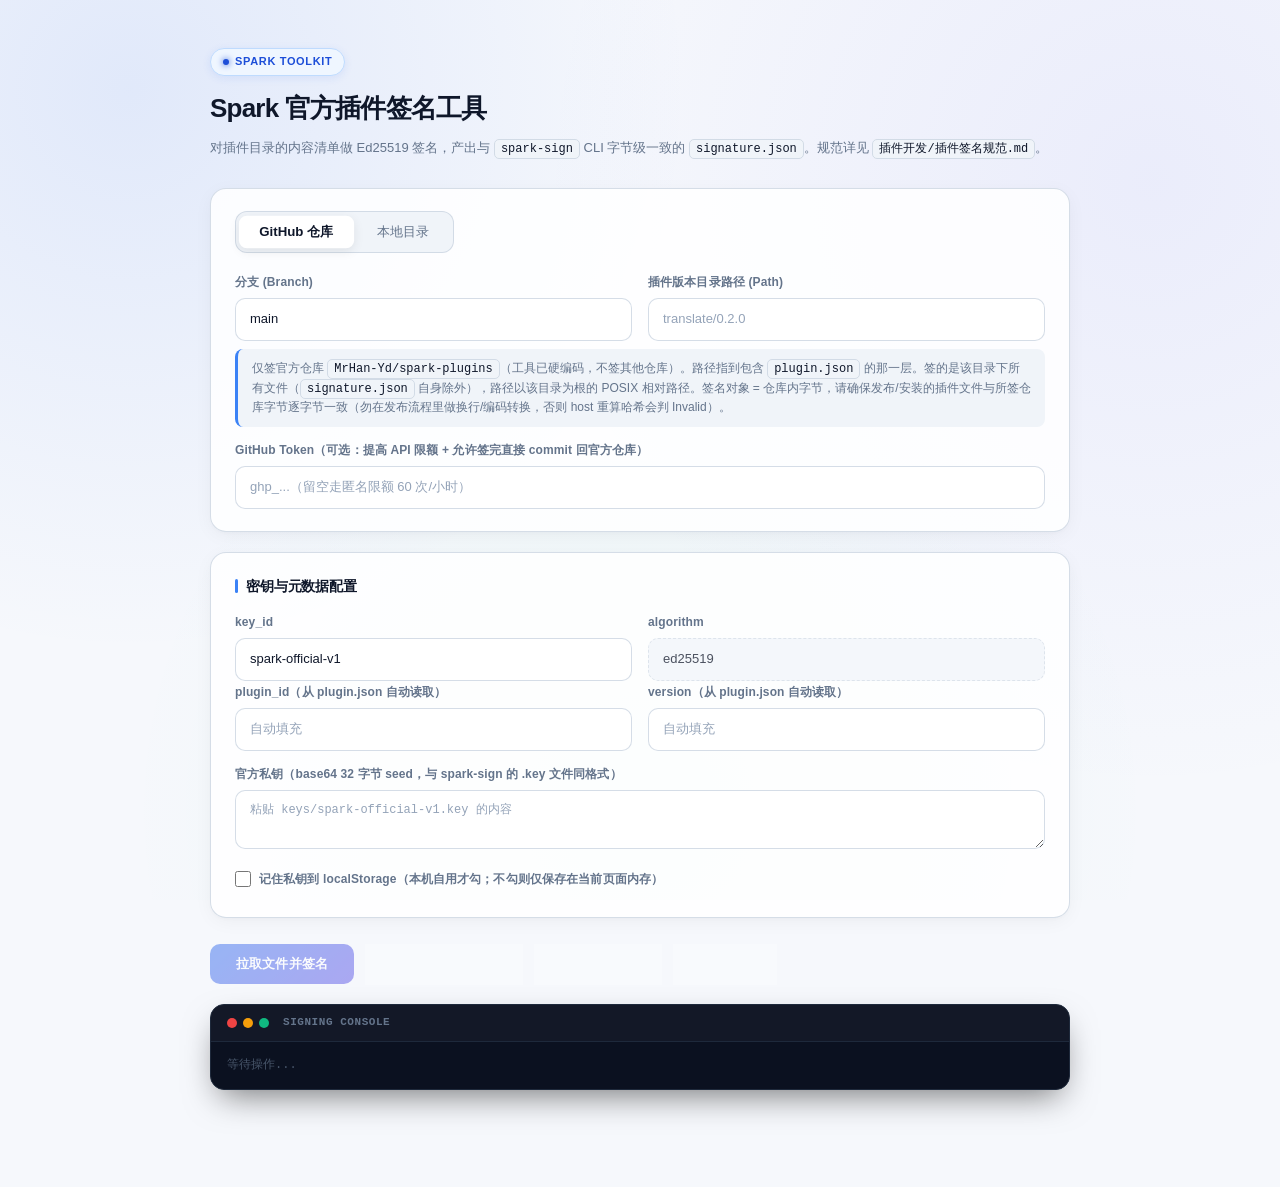
==== tools/plugin-signer.html @ 1c41742e "fix 插件二期部分实现" ====
<!doctype html>
<html lang="zh">
<head>
<meta charset="utf-8">
<meta name="viewport" content="width=device-width, initial-scale=1">
<title>Spark 官方插件签名工具</title>
<!--
  Spark 插件签名工具（Web 版）— 三期
  
  产出与 crates/sign-tool (spark-sign CLI) 字节级一致的 signature.json：
    - canonical bytes 逐字节移植自 crates/plugin-manager/src/signing/canon.rs
    - Ed25519 用 @noble/ed25519（与 ed25519-dalek 同为 RFC 8032，签名一致）
    - SHA-256 用浏览器 Web Crypto
    - 私钥 = base64(32 字节 seed)，与 spark-sign keygen 写出的 .key 文件同格式
  
  两种取文件方式：
    1) GitHub 官方仓库（硬编码 MrHan-Yd/spark-plugins）：填分支 + 插件版本目录路径，
       页面经 GitHub API 抓文件（CORS 已开），签完可下载或用 PAT 直接 commit 回该仓库。
    2) 本地目录：用文件夹选择器选插件目录，完全离线（仅需 CDN 加载一次 ed25519 库）。
 
  仅供官方签名者本机自用。私钥只在浏览器内存，签完不落盘（除非勾“记住”）。
-->
<script type="importmap">
{
  "imports": {
    "@noble/ed25519": "https://esm.sh/@noble/ed25519@2.1.0"
  }
}
</script>
<style>
  :root {
    color-scheme: light dark;
    --font-sans: -apple-system, BlinkMacSystemFont, "Segoe UI", Roboto, "Helvetica Neue", "PingFang SC", "Microsoft YaHei", sans-serif;
    --font-mono: "Cascadia Code", "JetBrains Mono", "Fira Code", ui-monospace, SFMono-Regular, Consolas, monospace;
    
    /* Light Theme (Modern Glass & Vibrant Accent) */
    --bg-page: #f6f8fc;
    --bg-card: rgba(255, 255, 255, 0.85);
    --bg-card-subtle: #f0f4f9;
    --bg-input: #ffffff;
    --border-color: rgba(203, 213, 225, 0.8);
    --border-hover: #94a3b8;
    --border-focus: #3b82f6;
    --text-main: #0f172a;
    --text-muted: #64748b;
    --text-subtle: #94a3b8;
    
    --primary-bg: linear-gradient(135deg, #2563eb 0%, #4f46e5 100%);
    --primary-hover: linear-gradient(135deg, #1d4ed8 0%, #4338ca 100%);
    --primary-text: #ffffff;
    --primary-shadow: 0 4px 18px 0 rgba(37, 99, 235, 0.28);
    
    --card-shadow: 0 4px 20px -2px rgba(15, 23, 42, 0.05), 0 2px 6px -1px rgba(15, 23, 42, 0.03);
    --card-shadow-hover: 0 12px 30px -4px rgba(15, 23, 42, 0.09), 0 4px 10px -2px rgba(15, 23, 42, 0.04);
    
    --terminal-bg: #0b1120;
    --terminal-border: #1e293b;
    --terminal-text: #f8fafc;
    
    --color-ok: #10b981;
    --color-err: #ef4444;
    --color-warn: #f59e0b;
    --badge-bg: #eff6ff;
    --badge-border: #bfdbfe;
    --badge-text: #1d4ed8;
    --glass-blur: blur(16px);
  }

  @media (prefers-color-scheme: dark) {
    :root {
      --bg-page: #090d16;
      --bg-card: rgba(18, 24, 38, 0.78);
      --bg-card-subtle: #172033;
      --bg-input: #0f1726;
      --border-color: rgba(36, 49, 77, 0.7);
      --border-hover: #3b507d;
      --border-focus: #60a5fa;
      --text-main: #f1f5f9;
      --text-muted: #94a3b8;
      --text-subtle: #64748b;
      
      --primary-bg: linear-gradient(135deg, #3b82f6 0%, #6366f1 100%);
      --primary-hover: linear-gradient(135deg, #60a5fa 0%, #818cf8 100%);
      --primary-text: #ffffff;
      --primary-shadow: 0 4px 24px 0 rgba(99, 102, 241, 0.4);
      
      --card-shadow: 0 4px 20px -2px rgba(0, 0, 0, 0.4), 0 2px 6px -1px rgba(0, 0, 0, 0.3);
      --card-shadow-hover: 0 16px 36px -4px rgba(0, 0, 0, 0.6);
      
      --terminal-bg: #050811;
      --terminal-border: #151d30;
      --terminal-text: #e2e8f0;
      
      --color-ok: #34d399;
      --color-err: #f87171;
      --color-warn: #fbbf24;
      --badge-bg: rgba(30, 58, 138, 0.3);
      --badge-border: rgba(59, 130, 246, 0.3);
      --badge-text: #93c5fd;
      --glass-blur: blur(20px);
    }
  }

  * { box-sizing: border-box; margin: 0; padding: 0; }

  /* Keyframe Animations */
  @keyframes pageFadeIn {
    from { opacity: 0; transform: translateY(12px); }
    to { opacity: 1; transform: translateY(0); }
  }

  @keyframes cardSlideUp {
    from { opacity: 0; transform: translateY(16px); }
    to { opacity: 1; transform: translateY(0); }
  }

  @keyframes glowPulse {
    0%, 100% { opacity: 0.4; transform: scale(1); }
    50% { opacity: 0.7; transform: scale(1.08); }
  }

  @keyframes shimmer {
    0% { background-position: -200% 0; }
    100% { background-position: 200% 0; }
  }

  @keyframes terminalLine {
    from { opacity: 0; transform: translateX(-4px); }
    to { opacity: 1; transform: translateX(0); }
  }

  body {
    font: 14px/1.6 var(--font-sans);
    background-color: var(--bg-page);
    color: var(--text-main);
    min-height: 100vh;
    padding: 48px 20px 80px;
    background-image: 
      radial-gradient(circle at 10% 10%, rgba(37, 99, 235, 0.1) 0%, transparent 40%),
      radial-gradient(circle at 90% 20%, rgba(99, 102, 241, 0.08) 0%, transparent 45%),
      radial-gradient(circle at 50% 90%, rgba(16, 185, 129, 0.05) 0%, transparent 50%);
    background-attachment: fixed;
    transition: background-color 0.4s ease, color 0.4s ease;
  }

  .container {
    max-width: 860px;
    margin: 0 auto;
    animation: pageFadeIn 0.6s cubic-bezier(0.16, 1, 0.3, 1) forwards;
  }

  /* Header Section */
  .header {
    margin-bottom: 28px;
    position: relative;
  }
  .header-badge {
    display: inline-flex;
    align-items: center;
    gap: 6px;
    font-size: 11px;
    font-weight: 600;
    text-transform: uppercase;
    letter-spacing: 0.06em;
    padding: 4px 12px;
    border-radius: 9999px;
    background: var(--badge-bg);
    border: 1px solid var(--badge-border);
    color: var(--badge-text);
    margin-bottom: 12px;
    backdrop-filter: blur(8px);
    box-shadow: 0 2px 8px rgba(37, 99, 235, 0.1);
    transition: all 0.3s ease;
  }
  .header-badge:hover {
    transform: translateY(-1px);
    box-shadow: 0 4px 12px rgba(37, 99, 235, 0.18);
  }
  .header-badge::before {
    content: "";
    display: inline-block;
    width: 6px;
    height: 6px;
    border-radius: 50%;
    background: currentColor;
    box-shadow: 0 0 6px currentColor;
    animation: glowPulse 2s infinite ease-in-out;
  }
  h1 {
    font-size: 26px;
    font-weight: 750;
    letter-spacing: -0.03em;
    color: var(--text-main);
    display: flex;
    align-items: center;
    gap: 8px;
    margin-bottom: 8px;
    background: linear-gradient(135deg, var(--text-main) 60%, var(--text-muted) 100%);
    -webkit-background-clip: text;
    -webkit-text-fill-color: transparent;
  }
  .sub {
    color: var(--text-muted);
    font-size: 13px;
    line-height: 1.65;
  }
  .sub code, .hint code {
    font-family: var(--font-mono);
    font-size: 12px;
    padding: 2px 6px;
    border-radius: 5px;
    background: var(--bg-card-subtle);
    border: 1px solid var(--border-color);
    color: var(--text-main);
  }

  /* Modern Glass Cards */
  .card {
    background: var(--bg-card);
    backdrop-filter: var(--glass-blur);
    -webkit-backdrop-filter: var(--glass-blur);
    border: 1px solid var(--border-color);
    border-radius: 16px;
    padding: 22px 24px;
    margin-bottom: 20px;
    box-shadow: var(--card-shadow);
    transition: transform 0.25s cubic-bezier(0.16, 1, 0.3, 1),
                box-shadow 0.25s cubic-bezier(0.16, 1, 0.3, 1),
                border-color 0.25s ease;
    animation: cardSlideUp 0.5s cubic-bezier(0.16, 1, 0.3, 1) both;
  }
  .card:hover {
    box-shadow: var(--card-shadow-hover);
    border-color: var(--border-hover);
    transform: translateY(-2px);
  }
  .card-title {
    font-size: 14px;
    font-weight: 650;
    letter-spacing: -0.01em;
    color: var(--text-main);
    margin-bottom: 14px;
    display: flex;
    align-items: center;
    gap: 8px;
  }
  .card-title::before {
    content: "";
    display: inline-block;
    width: 3px;
    height: 14px;
    border-radius: 3px;
    background: #3b82f6;
  }

  /* Segmented Controls (Tabs) */
  .seg {
    display: inline-flex;
    background: var(--bg-card-subtle);
    padding: 4px;
    border-radius: 12px;
    gap: 4px;
    margin-bottom: 18px;
    border: 1px solid var(--border-color);
  }
  .seg button {
    flex: 0 0 auto;
    padding: 7px 20px;
    border: none;
    border-radius: 8px;
    background: transparent;
    color: var(--text-muted);
    font-size: 13px;
    font-weight: 550;
    cursor: pointer;
    transition: all 0.25s cubic-bezier(0.16, 1, 0.3, 1);
  }
  .seg button:hover {
    color: var(--text-main);
  }
  .seg button.active {
    background: var(--bg-input);
    color: var(--text-main);
    font-weight: 600;
    box-shadow: 0 3px 10px rgba(0, 0, 0, 0.08);
    transform: scale(1.02);
  }
  @media (prefers-color-scheme: dark) {
    .seg button.active {
      box-shadow: 0 3px 12px rgba(0, 0, 0, 0.45);
    }
  }

  /* Form Elements */
  .row {
    display: grid;
    grid-template-columns: 1fr 1fr;
    gap: 16px;
  }
  @media (max-width: 600px) {
    .row { grid-template-columns: 1fr; gap: 0; }
  }

  label {
    display: block;
    font-size: 12px;
    font-weight: 600;
    color: var(--text-muted);
    margin: 14px 0 6px;
    letter-spacing: 0.01em;
  }
  .row > div > label:first-child,
  #githubPane > .row:first-child > div > label,
  .card > .row:first-child > div > label {
    margin-top: 2px;
  }

  input, textarea, select {
    width: 100%;
    padding: 10px 14px;
    font: inherit;
    font-size: 13px;
    color: var(--text-main);
    background: var(--bg-input);
    border: 1px solid var(--border-color);
    border-radius: 10px;
    outline: none;
    transition: all 0.2s cubic-bezier(0.16, 1, 0.3, 1);
  }
  input::placeholder, textarea::placeholder {
    color: var(--text-subtle);
  }
  input:focus, textarea:focus, select:focus {
    border-color: var(--border-focus);
    box-shadow: 0 0 0 3.5px rgba(59, 130, 246, 0.18);
    transform: translateY(-1px);
  }
  input[readonly] {
    opacity: 0.75;
    background: var(--bg-card-subtle);
    cursor: default;
    border-style: dashed;
  }
  input[readonly]:focus {
    box-shadow: none;
    transform: none;
  }
  input[type="file"] {
    padding: 8px 12px;
    cursor: pointer;
  }
  textarea {
    font-family: var(--font-mono);
    font-size: 12px;
    line-height: 1.55;
    resize: vertical;
  }

  .hint {
    font-size: 12px;
    color: var(--text-muted);
    margin-top: 8px;
    line-height: 1.55;
    background: var(--bg-card-subtle);
    padding: 10px 14px;
    border-radius: 8px;
    border-left: 3px solid #3b82f6;
  }

  .checkrow {
    display: flex;
    align-items: center;
    gap: 8px;
    font-size: 12px;
    color: var(--text-muted);
    margin-top: 14px;
    cursor: pointer;
    user-select: none;
    transition: color 0.2s ease;
  }
  .checkrow:hover {
    color: var(--text-main);
  }
  .checkrow input[type="checkbox"] {
    width: 16px;
    height: 16px;
    margin: 0;
    cursor: pointer;
    accent-color: #2563eb;
    transition: transform 0.2s ease;
  }
  .checkrow input[type="checkbox"]:hover {
    transform: scale(1.1);
  }

  /* Action Buttons */
  .actions {
    display: flex;
    gap: 12px;
    flex-wrap: wrap;
    align-items: center;
    margin: 26px 0 20px;
  }
  button {
    font-family: var(--font-sans);
    display: inline-flex;
    align-items: center;
    justify-content: center;
    gap: 6px;
    transition: all 0.25s cubic-bezier(0.16, 1, 0.3, 1);
  }
  .primary {
    padding: 11px 26px;
    border: none;
    border-radius: 10px;
    background: var(--primary-bg);
    color: var(--primary-text);
    font-weight: 600;
    font-size: 13px;
    letter-spacing: 0.01em;
    cursor: pointer;
    box-shadow: var(--primary-shadow);
    position: relative;
    overflow: hidden;
  }
  .primary::after {
    content: "";
    position: absolute;
    top: 0; left: 0; right: 0; bottom: 0;
    background: linear-gradient(rgba(255,255,255,0.15), rgba(255,255,255,0));
    opacity: 0;
    transition: opacity 0.2s ease;
  }
  .primary:hover:not(:disabled) {
    background: var(--primary-hover);
    transform: translateY(-2px);
    box-shadow: 0 8px 24px 0 rgba(37, 99, 235, 0.38);
  }
  .primary:hover:not(:disabled)::after {
    opacity: 1;
  }
  .primary:active:not(:disabled) {
    transform: translateY(0);
    box-shadow: var(--primary-shadow);
  }
  .primary:disabled {
    opacity: 0.45;
    cursor: not-allowed;
    box-shadow: none;
    transform: none;
  }

  .ghost {
    padding: 10px 18px;
    border: 1px solid var(--border-color);
    border-radius: 10px;
    background: var(--bg-card);
    color: var(--text-main);
    font-weight: 550;
    font-size: 13px;
    cursor: pointer;
    box-shadow: var(--card-shadow);
    backdrop-filter: var(--glass-blur);
  }
  .ghost:hover:not(:disabled) {
    background: var(--bg-card-subtle);
    border-color: var(--border-hover);
    transform: translateY(-2px);
    box-shadow: var(--card-shadow-hover);
  }
  .ghost:active:not(:disabled) {
    transform: translateY(0);
  }
  .ghost:disabled {
    opacity: 0.35;
    cursor: not-allowed;
    transform: none;
    box-shadow: none;
  }

  /* Terminal Log Window */
  .terminal-card {
    background: var(--terminal-bg);
    border: 1px solid var(--terminal-border);
    border-radius: 14px;
    margin-bottom: 20px;
    overflow: hidden;
    box-shadow: 0 14px 34px -10px rgba(0, 0, 0, 0.55);
    animation: cardSlideUp 0.6s cubic-bezier(0.16, 1, 0.3, 1) both;
  }
  .terminal-header {
    display: flex;
    align-items: center;
    gap: 6px;
    padding: 9px 16px;
    background: rgba(255, 255, 255, 0.03);
    border-bottom: 1px solid var(--terminal-border);
  }
  .terminal-dot {
    width: 10px;
    height: 10px;
    border-radius: 50%;
    transition: transform 0.2s ease;
  }
  .terminal-card:hover .terminal-dot {
    transform: scale(1.15);
  }
  .dot-red { background: #ef4444; }
  .dot-yellow { background: #f59e0b; }
  .dot-green { background: #10b981; }
  .terminal-title {
    font-size: 11px;
    font-weight: 600;
    color: #64748b;
    font-family: var(--font-mono);
    margin-left: 8px;
    letter-spacing: 0.05em;
  }
  #log {
    font: 12px/1.6 var(--font-mono);
    white-space: pre-wrap;
    word-break: break-all;
    background: transparent;
    color: var(--terminal-text);
    padding: 14px 16px;
    max-height: 240px;
    overflow-y: auto;
    scroll-behavior: smooth;
  }
  #log span {
    display: block;
    animation: terminalLine 0.25s cubic-bezier(0.16, 1, 0.3, 1) forwards;
  }
  #log:empty::before {
    content: "等待操作...";
    color: #475569;
  }
  .ok { color: var(--color-ok); font-weight: 500; }
  .err { color: var(--color-err); font-weight: 600; }
  .warn { color: var(--color-warn); font-weight: 500; }

  /* Table styling */
  .table-wrapper {
    overflow-x: auto;
    border: 1px solid var(--border-color);
    border-radius: 10px;
    margin-top: 8px;
    background: var(--bg-input);
  }
  table {
    width: 100%;
    border-collapse: collapse;
    font-size: 12px;
    text-align: left;
  }
  thead {
    background: var(--bg-card-subtle);
  }
  th {
    padding: 10px 14px;
    font-weight: 650;
    color: var(--text-muted);
    border-bottom: 1px solid var(--border-color);
    font-size: 11px;
    text-transform: uppercase;
    letter-spacing: 0.06em;
  }
  td {
    padding: 9px 14px;
    border-bottom: 1px solid var(--border-color);
    color: var(--text-main);
    transition: background-color 0.15s ease;
  }
  tr:last-child td {
    border-bottom: none;
  }
  tbody tr:hover td {
    background: var(--bg-card-subtle);
  }
  td code {
    font-family: var(--font-mono);
    font-size: 11px;
  }

  .hidden { display: none !important; }
</style>
</head>
<body>

<div class="container">
  <div class="header">
    <div class="header-badge">Spark Toolkit</div>
    <h1>Spark 官方插件签名工具</h1>
    <div class="sub">对插件目录的内容清单做 Ed25519 签名，产出与 <code>spark-sign</code> CLI 字节级一致的 <code>signature.json</code>。规范详见 <code>插件开发/插件签名规范.md</code>。</div>
  </div>

  <div class="card">
    <div class="seg" role="tablist" aria-label="文件来源">
      <button type="button" id="srcGithub" class="active" data-src="github">GitHub 仓库</button>
      <button type="button" id="srcLocal" data-src="local">本地目录</button>
    </div>

    <!-- GitHub 模式（官方仓库硬编码） -->
    <div id="githubPane">
      <div class="row">
        <div>
          <label for="branch">分支 (Branch)</label>
          <input id="branch" value="main" autocomplete="off">
        </div>
        <div>
          <label for="path">插件版本目录路径 (Path)</label>
          <input id="path" placeholder="translate/0.2.0" autocomplete="off">
        </div>
      </div>
      <div class="hint">仅签官方仓库 <code>MrHan-Yd/spark-plugins</code>（工具已硬编码，不签其他仓库）。路径指到包含 <code>plugin.json</code> 的那一层。签的是该目录下所有文件（<code>signature.json</code> 自身除外），路径以该目录为根的 POSIX 相对路径。签名对象 = 仓库内字节，请确保发布/安装的插件文件与所签仓库字节逐字节一致（勿在发布流程里做换行/编码转换，否则 host 重算哈希会判 Invalid）。</div>
      <label for="token">GitHub Token（可选：提高 API 限额 + 允许签完直接 commit 回官方仓库）</label>
      <input id="token" type="password" placeholder="ghp_...（留空走匿名限额 60 次/小时）" autocomplete="off">
    </div>

    <!-- 本地模式 -->
    <div id="localPane" class="hidden">
      <label for="folder">选择插件目录（含 plugin.json）</label>
      <input id="folder" type="file" webkitdirectory directory multiple>
      <div class="hint">浏览器把所选目录所有文件读入内存计算哈希，纯离线计算，不上传任何文件。</div>
    </div>
  </div>

  <div class="card">
    <div class="card-title">密钥与元数据配置</div>
    <div class="row">
      <div>
        <label for="keyId">key_id</label>
        <input id="keyId" value="spark-official-v1" autocomplete="off">
      </div>
      <div>
        <label for="algorithm">algorithm</label>
        <input id="algorithm" value="ed25519" readonly>
      </div>
    </div>
    <div class="row">
      <div>
        <label for="pluginId">plugin_id（从 plugin.json 自动读取）</label>
        <input id="pluginId" placeholder="自动填充" autocomplete="off">
      </div>
      <div>
        <label for="version">version（从 plugin.json 自动读取）</label>
        <input id="version" placeholder="自动填充" autocomplete="off">
      </div>
    </div>
    <label for="privKey">官方私钥（base64 32 字节 seed，与 spark-sign 的 .key 文件同格式）</label>
    <textarea id="privKey" rows="2" placeholder="粘贴 keys/spark-official-v1.key 的内容" autocomplete="off"></textarea>
    <label class="checkrow">
      <input type="checkbox" id="remember">
      <span>记住私钥到 localStorage（本机自用才勾；不勾则仅保存在当前页面内存）</span>
    </label>
  </div>

  <div class="actions">
    <button class="primary" id="signBtn" disabled>拉取文件并签名</button>
    <button class="ghost" id="downloadBtn" disabled>下载 signature.json</button>
    <button class="ghost" id="commitBtn" disabled>commit 回仓库</button>
    <button class="ghost" id="copyBtn" disabled>复制 JSON</button>
  </div>

  <div class="terminal-card">
    <div class="terminal-header">
      <div class="terminal-dot dot-red"></div>
      <div class="terminal-dot dot-yellow"></div>
      <div class="terminal-dot dot-green"></div>
      <div class="terminal-title">SIGNING CONSOLE</div>
    </div>
    <div id="log" aria-live="polite"></div>
  </div>

  <div class="card hidden" id="filesCard">
    <div class="card-title">已签名文件清单（<span id="fileCount">0</span>）</div>
    <div class="table-wrapper">
      <table>
        <thead><tr><th>path</th><th>sha256</th><th>size (bytes)</th></tr></thead>
        <tbody id="fileBody"></tbody>
      </table>
    </div>
  </div>

  <div class="card hidden" id="outCard">
    <div class="card-title">生成结果：signature.json</div>
    <textarea id="output" rows="14" readonly></textarea>
  </div>
</div>

<script type="module">
import * as ed from "@noble/ed25519";

const $ = id => document.getElementById(id);
const logEl = $("log");
let state = { files: [], sigJson: "", sigPath: "" }; // sigPath: 仓库内目标路径（github 模式）

function log(msg, cls) {
  const span = document.createElement("span");
  if (cls) span.className = cls;
  span.textContent = msg + "\n";
  logEl.appendChild(span);
  logEl.scrollTop = logEl.scrollHeight;
}
const ok = m => log("✓ " + m, "ok");
const warn = m => log("! " + m, "warn");
const fail = m => log("✗ " + m, "err");
function clearLog(){ logEl.innerHTML = ""; }

// ── base64 ↔ bytes（standard 字母表 + padding，与 base64::STANDARD 一致）──────
function bytesToB64(bytes){
  let bin = "";
  for (const b of bytes) bin += String.fromCharCode(b);
  return btoa(bin);
}
function b64ToBytes(str){
  const bin = atob(str.trim().replace(/\s+/g, ""));
  const out = new Uint8Array(bin.length);
  for (let i = 0; i < bin.length; i++) out[i] = bin.charCodeAt(i);
  return out;
}

// ── SHA-256 hex（Web Crypto）────────────────────────────────────────────────
async function sha256Hex(bytes){
  const h = await crypto.subtle.digest("SHA-256", bytes);
  return [...new Uint8Array(h)].map(b => b.toString(16).padStart(2, "0")).join("");
}

// ── canonical bytes（逐字节移植 canon.rs::canonical_bytes）────────────────
function canonicalBytes(pluginId, version, algorithm, keyId, files){
  const enc = new TextEncoder();
  const sorted = [...files].sort((a, b) => {
    const ea = enc.encode(a.path), eb = enc.encode(b.path);
    const n = Math.min(ea.length, eb.length);
    for (let i = 0; i < n; i++) if (ea[i] !== eb[i]) return ea[i] - eb[i];
    return ea.length - eb.length;
  });
  let s = "spark-plugin-signature-v1\n";
  s += pluginId + "\n";
  s += version + "\n";
  s += algorithm + "\n";
  s += keyId + "\n";
  for (const f of sorted) s += f.sha256 + "  " + f.path + "\n";
  return enc.encode(s);
}

// ── signature.json 组装（字段顺序与 sign-tool::SignatureFile 一致，2 空格缩进）──
function buildSigJson(pluginId, version, keyId, files, sigB64){
  const obj = {
    schema: 1,
    plugin_id: pluginId,
    version: version,
    algorithm: "ed25519",
    key_id: keyId,
    signed_at: new Date().toISOString().slice(0, 19) + "Z",
    files: files.map(f => ({ path: f.path, sha256: f.sha256 })),
    signature: sigB64,
  };
  return JSON.stringify(obj, null, 2);
}

// ── ISO 8601 UTC（秒精度，与 spark-sign now_iso8601_utc 一致）───────────────
//   已在 buildSigJson 内用 toISOString().slice(0,19)+"Z" 实现。

// ── 官方仓库常量：签名对象恒为 spark-plugins，不签其他仓库 ────────────────
const OFFICIAL_OWNER = "MrHan-Yd";
const OFFICIAL_REPO = "spark-plugins";

// ── 取文件：GitHub 官方仓库 ─────────────────────────────────────────────────
async function listGithubTree(branch, token){
  const headers = { "Accept": "application/vnd.github+json" };
  if (token) headers["Authorization"] = "Bearer " + token;
  const url = `https://api.github.com/repos/${OFFICIAL_OWNER}/${OFFICIAL_REPO}/git/trees/${encodeURIComponent(branch)}?recursive=1`;
  const r = await fetch(url, { headers });
  if (r.status === 404) throw new Error(`仓库或分支不存在：${OFFICIAL_OWNER}/${OFFICIAL_REPO}@${branch}`);
  if (!r.ok) throw new Error(`GitHub trees API ${r.status}: ${(await r.text()).slice(0,200)}`);
  const data = await r.json();
  // truncated=true 表示树过大被截断，缺文件会让签出的签名在 host 侧判 Invalid。直接失败而非静默继续。
  if (data.truncated) throw new Error("仓库树过大被 GitHub 截断（truncated），本工具暂只支持中小仓库；请缩小路径范围或拆分仓库");
  return data.tree || [];
}

async function fetchGithubFiles(){
  const branch = $("branch").value.trim() || "main";
  const path = $("path").value.trim().replace(/^\/+|\/+$/g, "");
  const token = $("token").value.trim();
  if (!path) throw new Error("请填插件版本目录路径");
  log(`拉取 ${OFFICIAL_OWNER}/${OFFICIAL_REPO} @ ${branch} 下 ${path}/ …`);
  const tree = await listGithubTree(branch, token);
  const prefix = path + "/";
  const blobs = tree.filter(e => e.type === "blob" && e.path.startsWith(prefix));
  if (!blobs.length) throw new Error(`目录 ${path}/ 下没有文件，确认路径与分支`);
  const files = [];
  for (const b of blobs){
    const rel = b.path.slice(prefix.length); // POSIX 相对路径
    if (rel === "signature.json") continue;  // 签名不含自身
    // raw.githubusercontent.com 发 access-control-allow-origin: *。
    // 必须检查状态码：非 2xx 的错误页字节若混入哈希，自验仍过但 host 重算磁盘文件会判 Invalid。
    const raw = `https://raw.githubusercontent.com/${OFFICIAL_OWNER}/${OFFICIAL_REPO}/${branch}/${encodeURIComponent(b.path).replace(/%2F/g, "/")}`;
    const resp = await fetch(raw);
    if (!resp.ok) throw new Error(`拉取文件失败 ${resp.status}：${rel}（${b.path}）`);
    const bytes = new Uint8Array(await resp.arrayBuffer());
    files.push({ path: rel, bytes, sha256: await sha256Hex(bytes), size: bytes.length });
  }
  state.sigPath = path + "/signature.json";
  return files;
}

// ── 取文件：本地目录 ─────────────────────────────────────────────────────────
async function fetchLocalFiles(){
  const filesInput = $("folder");
  if (!filesInput.files.length) throw new Error("请选择插件目录");
  const all = Array.from(filesInput.files);
  // webkitRelativePath 形如 "plugin名/index.html"；去掉第一段目录名得插件根内相对路径
  const rootSeg = all[0].webkitRelativePath.split("/")[0];
  const files = [];
  for (const f of all){
    const rel = f.webkitRelativePath.slice(rootSeg.length + 1); // 去掉 "根目录/"
    if (!rel || rel === "signature.json") continue;
    const bytes = new Uint8Array(await f.arrayBuffer());
    files.push({ path: rel.replace(/\\/g, "/"), bytes, sha256: await sha256Hex(bytes), size: bytes.length });
  }
  state.sigPath = "";
  return files;
}

// ── 读 plugin.json 填充 id/version ──────────────────────────────────────────
function fillManifest(files){
  const pj = files.find(f => f.path === "plugin.json");
  if (!pj){ warn("目录下没有 plugin.json，请手动填 plugin_id / version"); return; }
  try{
    const m = JSON.parse(new TextDecoder().decode(pj.bytes));
    if (m.id) $("pluginId").value = m.id;
    if (m.version) $("version").value = m.version;
    ok(`读取 plugin.json：id=${m.id} version=${m.version}`);
  }catch(e){ fail("plugin.json 解析失败：" + e.message + "（请手动填）"); }
}

// ── 渲染文件清单表 ─────────────────────────────────────────────────────────
function renderFiles(files){
  $("fileCount").textContent = files.length;
  const body = $("fileBody");
  body.replaceChildren();
  // 按路径排序展示（仅展示，签名用 canonicalBytes 内部再排）。
  // 路径来自不可信输入（git 允许恶意文件名），一律用 textContent 纯文本写入，禁用 innerHTML，避免注入窃取私钥/token。
  const sorted = [...files].sort((a,b)=>a.path<b.path?-1:a.path>b.path?1:0);
  for (const f of sorted){
    const tr = document.createElement("tr");
    const td1 = tr.appendChild(document.createElement("td"));
    td1.appendChild(document.createElement("code")).textContent = f.path;
    const td2 = tr.appendChild(document.createElement("td"));
    td2.appendChild(document.createElement("code")).textContent = f.sha256;
    const td3 = tr.appendChild(document.createElement("td"));
    td3.textContent = String(f.size);
    body.appendChild(tr);
  }
  $("filesCard").classList.remove("hidden");
}

// ── 主流程：取文件 → 算哈希 → 签名 → 自验 ────────────────────────────────
async function doSign(){
  clearLog();
  $("signBtn").disabled = true;
  try{
    const privB64 = $("privKey").value.trim();
    if (!privB64) throw new Error("请粘贴官方私钥");
    const seed = b64ToBytes(privB64);
    if (seed.length !== 32) throw new Error(`私钥应解码为 32 字节，实际 ${seed.length}（确认是 spark-sign keygen 产出的 .key）`);

    const src = document.querySelector(".seg button.active").dataset.src;
    const files = src === "github" ? await fetchGithubFiles() : await fetchLocalFiles();
    if (!files.length) throw new Error("没有可签名的文件");
    // host 验签要求 files[] 含 plugin.json 且与磁盘双向校验；缺 plugin.json 签出来必判 Invalid，直接阻断。
    if (!files.some(f => f.path === "plugin.json")) throw new Error("目录下必须有 plugin.json（host 验签要求清单含 plugin.json）");
    fillManifest(files);
    renderFiles(files);

    const pluginId = $("pluginId").value.trim();
    const version = $("version").value.trim();
    const keyId = $("keyId").value.trim();
    const algorithm = $("algorithm").value;
    if (!pluginId || !version) throw new Error("plugin_id / version 不能为空");

    log(`对 ${files.length} 个文件拼 canonical bytes 并签名 …`);
    const canon = canonicalBytes(pluginId, version, algorithm, keyId, files);
    const sig = await ed.signAsync(canon, seed);           // 64 字节，与 ed25519-dalek 一致
    const sigB64 = bytesToB64(sig);
    const json = buildSigJson(pluginId, version, keyId, files, sigB64);

    // 自验：用私钥派生公钥验自己的签名，确保 signature.json 自洽
    const pub = await ed.getPublicKeyAsync(seed);
    const good = await ed.verifyAsync(sig, canon, pub);
    if (!good) throw new Error("自验失败（不应发生），请勿使用本次签名");
    ok("自验通过：派生公钥验证签名 OK");

    state.files = files;
    state.sigJson = json;
    $("output").value = json;
    $("outCard").classList.remove("hidden");
    $("downloadBtn").disabled = false;
    $("copyBtn").disabled = false;
    if (src === "github" && $("token").value.trim()) $("commitBtn").disabled = false;

    ok(`签名完成：${pluginId} @ ${version}，key_id=${keyId}，${files.length} 个文件，签名 ${sigB64.slice(0,16)}…`);
    log(`signature.json 目标路径：${state.sigPath || "（本地模式，请自行放入插件目录）"}`);
    // 同步写一次 audit 线索到控制台，便于追溯
    console.log("[spark-sign-web]", { plugin_id: pluginId, version, key_id: keyId, files: files.length, sig_prefix: sigB64.slice(0,16), at: new Date().toISOString() });
  }catch(e){
    fail(e.message || String(e));
    console.error(e);
  }finally{
    $("signBtn").disabled = false;
  }
}

// ── 下载 signature.json ────────────────────────────────────────────────────
function download(){
  if (!state.sigJson) return;
  const blob = new Blob([state.sigJson], { type: "application/json" });
  const a = document.createElement("a");
  a.href = URL.createObjectURL(blob);
  a.download = "signature.json";
  a.click();
  URL.revokeObjectURL(a.href);
  ok("已下载 signature.json，放到插件目录根（与 plugin.json 同级）");
}

// ── commit 回官方仓库 ──────────────────────────────────────────────────────
async function commitBack(){
  clearLog();
  try{
    const token = $("token").value.trim();
    if (!token) throw new Error("commit 需要 GitHub Token");
    const branch = $("branch").value.trim() || "main";
    const path = $("path").value.trim().replace(/^\/+|\/+$/g, "");
    const fullPath = `${path}/signature.json`;
    const headers = { "Authorization": "Bearer " + token, "Accept": "application/vnd.github+json" };

    // 取已存在文件的 sha（覆盖更新需要）；404 视为新增
    let sha = null;
    const exist = await fetch(`https://api.github.com/repos/${OFFICIAL_OWNER}/${OFFICIAL_REPO}/contents/${encodeURIComponent(fullPath)}?ref=${encodeURIComponent(branch)}`, { headers });
    if (exist.ok){ const j = await exist.json(); sha = j.sha; }
    else if (exist.status !== 404) warn(`查询已有文件返回 ${exist.status}，尝试按新增提交`);

    const body = {
      message: `sign: ${$("pluginId").value}@${$("version").value} (${$("keyId").value})`,
      content: btoa(unescape(encodeURIComponent(state.sigJson))), // UTF-8 安全 base64
      branch,
    };
    if (sha) body.sha = sha;
    const r = await fetch(`https://api.github.com/repos/${OFFICIAL_OWNER}/${OFFICIAL_REPO}/contents/${encodeURIComponent(fullPath)}`, {
      method: "PUT", headers, body: JSON.stringify(body),
    });
    if (!r.ok) throw new Error(`commit ${r.status}: ${(await r.text()).slice(0,300)}`);
    const j = await r.json();
    ok(`已 commit 到 ${fullPath}`);
    log(`commit: ${j.commit.html_url || j.content?.html_url || "(见仓库)"}`);
  }catch(e){ fail(e.message || String(e)); console.error(e); }
}

// ── 切换来源 / 记忆私钥 / 事件绑定 ─────────────────────────────────────────
function switchSrc(src){
  document.querySelectorAll(".seg button").forEach(b => b.classList.toggle("active", b.dataset.src === src));
  $("githubPane").classList.toggle("hidden", src !== "github");
  $("localPane").classList.toggle("hidden", src !== "local");
  $("commitBtn").disabled = true;
  refreshSignBtn();
}
function refreshSignBtn(){
  const src = document.querySelector(".seg button.active").dataset.src;
  const ready = src === "github"
    ? $("path").value.trim()
    : $("folder").files.length > 0;
  $("signBtn").disabled = !ready || !$("privKey").value.trim();
}
document.querySelectorAll(".seg button").forEach(b => b.addEventListener("click", () => switchSrc(b.dataset.src)));
["path","privKey"].forEach(id => $(id).addEventListener("input", refreshSignBtn));
$("folder").addEventListener("change", refreshSignBtn);
$("signBtn").addEventListener("click", doSign);
$("downloadBtn").addEventListener("click", download);
$("copyBtn").addEventListener("click", () => { navigator.clipboard.writeText(state.sigJson); ok("已复制到剪贴板"); });
$("commitBtn").addEventListener("click", commitBack);

// 私钥记忆（默认不存，勾选才存 localStorage）
const KEY_STORE = "spark_sign_privkey";
if (localStorage.getItem(KEY_STORE)){ $("privKey").value = localStorage.getItem(KEY_STORE); $("remember").checked = true; }
$("remember").addEventListener("change", () => {
  if ($("remember").checked) localStorage.setItem(KEY_STORE, $("privKey").value);
  else localStorage.removeItem(KEY_STORE);
});
$("privKey").addEventListener("input", () => { if ($("remember").checked) localStorage.setItem(KEY_STORE, $("privKey").value); refreshSignBtn(); });

// 就绪提示
log("就绪。填路径 / 分支 / 私钥后点「拉取文件并签名」（官方仓库已固定为 MrHan-Yd/spark-plugins）。");
if (!crypto.subtle) fail("当前页面不是安全上下文（需 file:// 或 https://localhost），Web Crypto 不可用。");
</script>
</body>
</html>
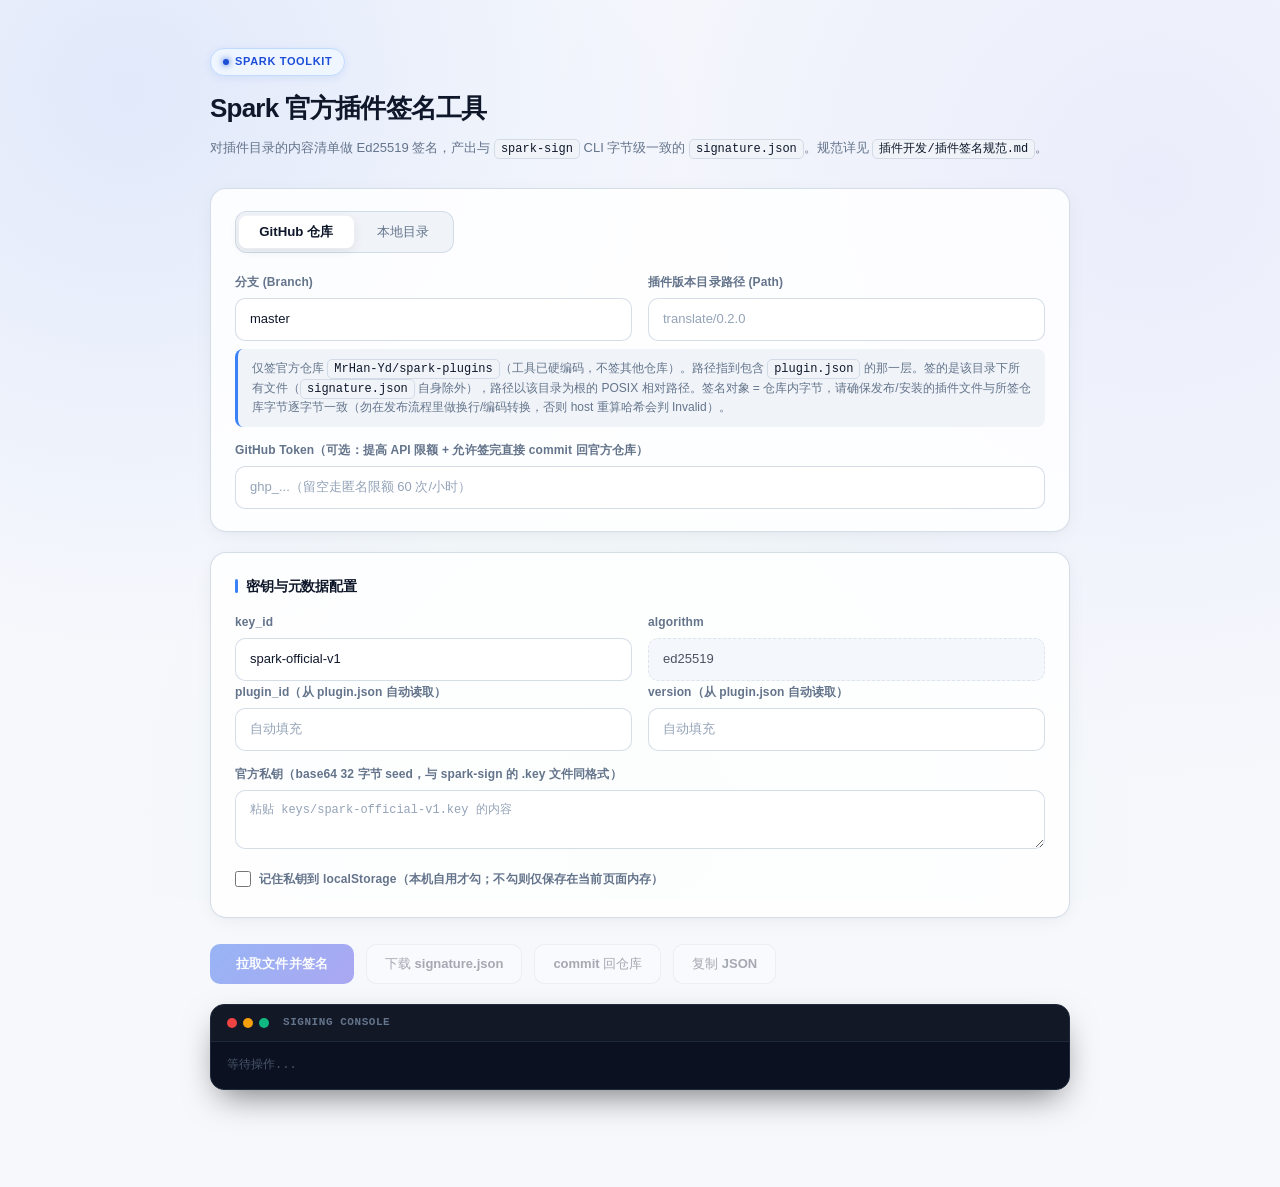
==== commit c44b22be: "fix 插件支持中文key" ====
--- a/tools/plugin-signer.html
+++ b/tools/plugin-signer.html
@@ -605,7 +605,7 @@
       <div class="row">
         <div>
           <label for="branch">分支 (Branch)</label>
-          <input id="branch" value="main" autocomplete="off">
+          <input id="branch" value="master" autocomplete="off">
         </div>
         <div>
           <label for="path">插件版本目录路径 (Path)</label>
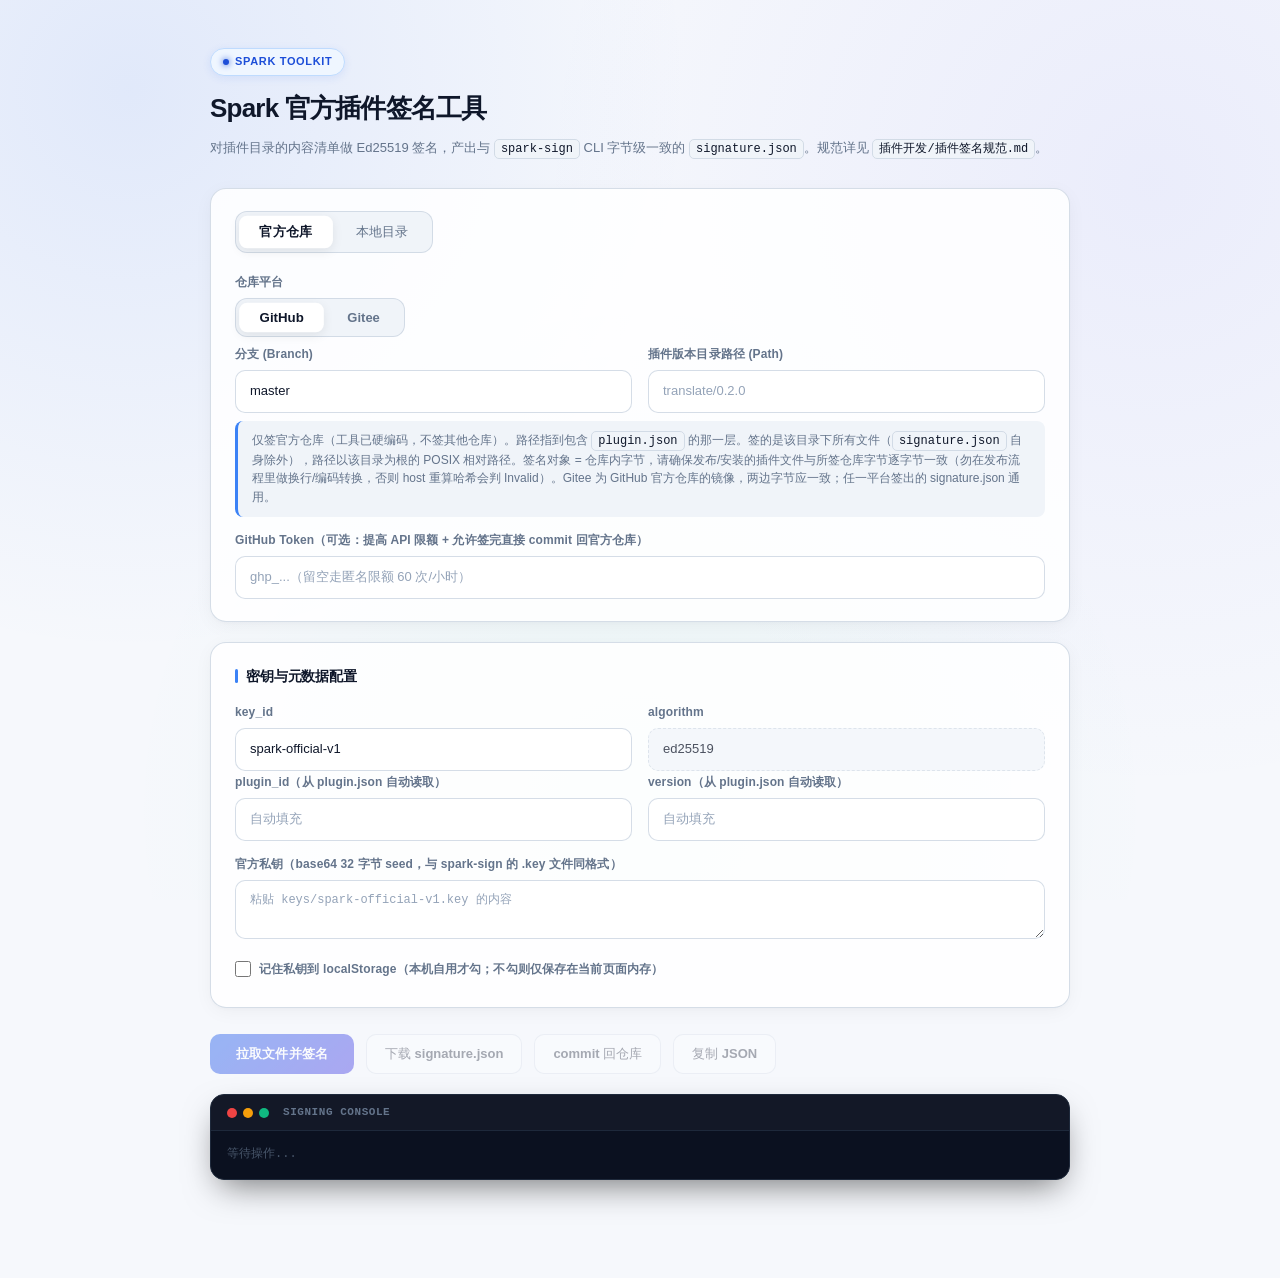
==== commit 8ad714e9: "feat(market): 新增 Gitee 官方镜像源支持 - RegistryService 增加 Gitee 官方 registry/zipball 地址及官方源判定，官方门控覆盖 Gitee（" ====
--- a/tools/plugin-signer.html
+++ b/tools/plugin-signer.html
@@ -6,18 +6,21 @@
 <title>Spark 官方插件签名工具</title>
 <!--
   Spark 插件签名工具（Web 版）— 三期
-  
+
   产出与 crates/sign-tool (spark-sign CLI) 字节级一致的 signature.json：
     - canonical bytes 逐字节移植自 crates/plugin-manager/src/signing/canon.rs
     - Ed25519 用 @noble/ed25519（与 ed25519-dalek 同为 RFC 8032，签名一致）
     - SHA-256 用浏览器 Web Crypto
     - 私钥 = base64(32 字节 seed)，与 spark-sign keygen 写出的 .key 文件同格式
-  
+
   两种取文件方式：
-    1) GitHub 官方仓库（硬编码 MrHan-Yd/spark-plugins）：填分支 + 插件版本目录路径，
-       页面经 GitHub API 抓文件（CORS 已开），签完可下载或用 PAT 直接 commit 回该仓库。
+    1) 官方仓库（可切 GitHub / Gitee 镜像，均硬编码）：
+       - GitHub：API trees 列文件 + raw.githubusercontent.com 抓字节；CORS 官方放开
+       - Gitee：API v5 trees 列文件 + contents API 抓 base64（gitee.com raw 链路无
+         Access-Control-Allow-Origin，浏览器 fetch 会被 CORS 拦，必须走 API 域名）
+       签完可下载；GitHub 可用 PAT 直接 commit 回仓库，Gitee 同理（Gitee PAT）。
     2) 本地目录：用文件夹选择器选插件目录，完全离线（仅需 CDN 加载一次 ed25519 库）。
- 
+
   仅供官方签名者本机自用。私钥只在浏览器内存，签完不落盘（除非勾“记住”）。
 -->
 <script type="importmap">
@@ -582,6 +585,19 @@
     font-size: 11px;
   }
 
+  /* 面板来源切换过渡：旧面板淡出上移 → 新面板自下淡入（与 cardSlideUp 同 easing 语言）。
+     display:none 无法过渡，故走两段式：先 .pane-out 播完落定 hidden，再对入场面板挂 .pane-in；
+     animationend 后移除 .pane-in，保证下次切换重新触发。 */
+  .pane-out { animation: paneOut 0.14s ease both; }
+  .pane-in  { animation: paneIn 0.26s cubic-bezier(0.16, 1, 0.3, 1) both; }
+  @keyframes paneOut {
+    to { opacity: 0; transform: translateY(-6px); }
+  }
+  @keyframes paneIn {
+    from { opacity: 0; transform: translateY(8px); }
+    to   { opacity: 1; transform: none; }
+  }
+
   .hidden { display: none !important; }
 </style>
 </head>
@@ -595,13 +611,18 @@
   </div>
 
   <div class="card">
-    <div class="seg" role="tablist" aria-label="文件来源">
-      <button type="button" id="srcGithub" class="active" data-src="github">GitHub 仓库</button>
+    <div class="seg" id="srcSeg" role="tablist" aria-label="文件来源">
+      <button type="button" id="srcGithub" class="active" data-src="repo">官方仓库</button>
       <button type="button" id="srcLocal" data-src="local">本地目录</button>
     </div>
 
-    <!-- GitHub 模式（官方仓库硬编码） -->
+    <!-- 官方仓库模式（GitHub / Gitee 可切换，仓库均硬编码） -->
     <div id="githubPane">
+      <label style="margin-top:2px">仓库平台</label>
+      <div class="seg" id="repoSeg" role="tablist" aria-label="仓库平台" style="margin-bottom:6px">
+        <button type="button" class="active" data-plat="github">GitHub</button>
+        <button type="button" data-plat="gitee">Gitee</button>
+      </div>
       <div class="row">
         <div>
           <label for="branch">分支 (Branch)</label>
@@ -612,8 +633,8 @@
           <input id="path" placeholder="translate/0.2.0" autocomplete="off">
         </div>
       </div>
-      <div class="hint">仅签官方仓库 <code>MrHan-Yd/spark-plugins</code>（工具已硬编码，不签其他仓库）。路径指到包含 <code>plugin.json</code> 的那一层。签的是该目录下所有文件（<code>signature.json</code> 自身除外），路径以该目录为根的 POSIX 相对路径。签名对象 = 仓库内字节，请确保发布/安装的插件文件与所签仓库字节逐字节一致（勿在发布流程里做换行/编码转换，否则 host 重算哈希会判 Invalid）。</div>
-      <label for="token">GitHub Token（可选：提高 API 限额 + 允许签完直接 commit 回官方仓库）</label>
+      <div class="hint" id="repoHint">仅签官方仓库（工具已硬编码，不签其他仓库）。路径指到包含 <code>plugin.json</code> 的那一层。签的是该目录下所有文件（<code>signature.json</code> 自身除外），路径以该目录为根的 POSIX 相对路径。签名对象 = 仓库内字节，请确保发布/安装的插件文件与所签仓库字节逐字节一致（勿在发布流程里做换行/编码转换，否则 host 重算哈希会判 Invalid）。Gitee 为 GitHub 官方仓库的镜像，两边字节应一致；任一平台签出的 signature.json 通用。</div>
+      <label for="token" id="tokenLabel">GitHub Token（可选：提高 API 限额 + 允许签完直接 commit 回官方仓库）</label>
       <input id="token" type="password" placeholder="ghp_...（留空走匿名限额 60 次/小时）" autocomplete="off">
     </div>
 
@@ -762,31 +783,41 @@
 // ── ISO 8601 UTC（秒精度，与 spark-sign now_iso8601_utc 一致）───────────────
 //   已在 buildSigJson 内用 toISOString().slice(0,19)+"Z" 实现。
 
-// ── 官方仓库常量：签名对象恒为 spark-plugins，不签其他仓库 ────────────────
-const OFFICIAL_OWNER = "MrHan-Yd";
-const OFFICIAL_REPO = "spark-plugins";
-
-// ── 取文件：GitHub 官方仓库 ─────────────────────────────────────────────────
-async function listGithubTree(branch, token){
-  const headers = { "Accept": "application/vnd.github+json" };
-  if (token) headers["Authorization"] = "Bearer " + token;
-  const url = `https://api.github.com/repos/${OFFICIAL_OWNER}/${OFFICIAL_REPO}/git/trees/${encodeURIComponent(branch)}?recursive=1`;
+// ── 官方仓库常量：签名对象恒为 spark-plugins 官方仓库，不签其他仓库 ──────────
+//   gitee 为 GitHub 官方仓库的镜像；两边字节一致，签出的 signature.json 通用。
+const OFFICIAL = {
+  github: { owner: "MrHan-Yd",    repo: "spark-plugins" },
+  gitee:  { owner: "han-yongding", repo: "spark-plugins" },
+};
+let repoPlat = "github"; // "github" | "gitee"
+
+// ── 取文件：官方仓库（GitHub / Gitee）───────────────────────────────────────
+async function listRepoTree(branch, token){
+  const gitee = repoPlat === "gitee";
+  const { owner, repo } = OFFICIAL[repoPlat];
+  const headers = { "Accept": "application/json" };
+  if (token) headers["Authorization"] = "Bearer " + token;  // Gitee PAT 同样吃 Bearer 头
+  const url = gitee
+    ? `https://gitee.com/api/v5/repos/${owner}/${repo}/git/trees/${encodeURIComponent(branch)}?recursive=1`
+    : `https://api.github.com/repos/${owner}/${repo}/git/trees/${encodeURIComponent(branch)}?recursive=1`;
   const r = await fetch(url, { headers });
-  if (r.status === 404) throw new Error(`仓库或分支不存在：${OFFICIAL_OWNER}/${OFFICIAL_REPO}@${branch}`);
-  if (!r.ok) throw new Error(`GitHub trees API ${r.status}: ${(await r.text()).slice(0,200)}`);
+  if (r.status === 404) throw new Error(`仓库或分支不存在：${owner}/${repo}@${branch}`);
+  if (!r.ok) throw new Error(`${gitee ? "Gitee" : "GitHub"} trees API ${r.status}: ${(await r.text()).slice(0,200)}`);
   const data = await r.json();
   // truncated=true 表示树过大被截断，缺文件会让签出的签名在 host 侧判 Invalid。直接失败而非静默继续。
-  if (data.truncated) throw new Error("仓库树过大被 GitHub 截断（truncated），本工具暂只支持中小仓库；请缩小路径范围或拆分仓库");
+  if (data.truncated) throw new Error("仓库树过大被截断（truncated），本工具暂只支持中小仓库；请缩小路径范围或拆分仓库");
   return data.tree || [];
 }
 
-async function fetchGithubFiles(){
-  const branch = $("branch").value.trim() || "main";
+async function fetchRepoFiles(){
+  const gitee = repoPlat === "gitee";
+  const { owner, repo } = OFFICIAL[repoPlat];
+  const branch = $("branch").value.trim() || "master";
   const path = $("path").value.trim().replace(/^\/+|\/+$/g, "");
   const token = $("token").value.trim();
   if (!path) throw new Error("请填插件版本目录路径");
-  log(`拉取 ${OFFICIAL_OWNER}/${OFFICIAL_REPO} @ ${branch} 下 ${path}/ …`);
-  const tree = await listGithubTree(branch, token);
+  log(`拉取 ${owner}/${repo} (${repoPlat}) @ ${branch} 下 ${path}/ …`);
+  const tree = await listRepoTree(branch, token);
   const prefix = path + "/";
   const blobs = tree.filter(e => e.type === "blob" && e.path.startsWith(prefix));
   if (!blobs.length) throw new Error(`目录 ${path}/ 下没有文件，确认路径与分支`);
@@ -794,16 +825,33 @@
   for (const b of blobs){
     const rel = b.path.slice(prefix.length); // POSIX 相对路径
     if (rel === "signature.json") continue;  // 签名不含自身
-    // raw.githubusercontent.com 发 access-control-allow-origin: *。
-    // 必须检查状态码：非 2xx 的错误页字节若混入哈希，自验仍过但 host 重算磁盘文件会判 Invalid。
-    const raw = `https://raw.githubusercontent.com/${OFFICIAL_OWNER}/${OFFICIAL_REPO}/${branch}/${encodeURIComponent(b.path).replace(/%2F/g, "/")}`;
-    const resp = await fetch(raw);
-    if (!resp.ok) throw new Error(`拉取文件失败 ${resp.status}：${rel}（${b.path}）`);
-    const bytes = new Uint8Array(await resp.arrayBuffer());
+    let bytes;
+    if (gitee){
+      // gitee.com 的 raw 链路响应无 Access-Control-Allow-Origin，浏览器 fetch 必被 CORS 拦；
+      // 走同一 API 域名（api/v5 带 ACAO: *）的 contents 接口取 base64 字节，语义等价。
+      const api = `https://gitee.com/api/v5/repos/${owner}/${repo}/contents/${encodeGiteePath(b.path)}?ref=${encodeURIComponent(branch)}`;
+      const resp = await fetch(api, token ? { headers: { "Authorization": "Bearer " + token } } : undefined);
+      if (!resp.ok) throw new Error(`拉取文件失败 ${resp.status}：${rel}（${b.path}）`);
+      const j = await resp.json();
+      if (j.encoding !== "base64" || typeof j.content !== "string") throw new Error(`contents API 返回异常：${rel}（无 base64 内容）`);
+      bytes = b64ToBytes(j.content);
+    }else{
+      // raw.githubusercontent.com 发 access-control-allow-origin: *。
+      // 必须检查状态码：非 2xx 的错误页字节若混入哈希，自验仍过但 host 重算磁盘文件会判 Invalid。
+      const raw = `https://raw.githubusercontent.com/${owner}/${repo}/${branch}/${encodeURIComponent(b.path).replace(/%2F/g, "/")}`;
+      const resp = await fetch(raw);
+      if (!resp.ok) throw new Error(`拉取文件失败 ${resp.status}：${rel}（${b.path}）`);
+      bytes = new Uint8Array(await resp.arrayBuffer());
+    }
     files.push({ path: rel, bytes, sha256: await sha256Hex(bytes), size: bytes.length });
   }
   state.sigPath = path + "/signature.json";
   return files;
+}
+
+// Gitee contents API 的路径段编码：保留 "/"（路径分隔符不转义，与 raw 链路一致）
+function encodeGiteePath(p){
+  return p.split("/").map(encodeURIComponent).join("/");
 }
 
 // ── 取文件：本地目录 ─────────────────────────────────────────────────────────
@@ -867,8 +915,8 @@
     const seed = b64ToBytes(privB64);
     if (seed.length !== 32) throw new Error(`私钥应解码为 32 字节，实际 ${seed.length}（确认是 spark-sign keygen 产出的 .key）`);
 
-    const src = document.querySelector(".seg button.active").dataset.src;
-    const files = src === "github" ? await fetchGithubFiles() : await fetchLocalFiles();
+    const src = document.querySelector("#srcSeg button.active").dataset.src;
+    const files = src === "repo" ? await fetchRepoFiles() : await fetchLocalFiles();
     if (!files.length) throw new Error("没有可签名的文件");
     // host 验签要求 files[] 含 plugin.json 且与磁盘双向校验；缺 plugin.json 签出来必判 Invalid，直接阻断。
     if (!files.some(f => f.path === "plugin.json")) throw new Error("目录下必须有 plugin.json（host 验签要求清单含 plugin.json）");
@@ -899,7 +947,7 @@
     $("outCard").classList.remove("hidden");
     $("downloadBtn").disabled = false;
     $("copyBtn").disabled = false;
-    if (src === "github" && $("token").value.trim()) $("commitBtn").disabled = false;
+    if (src === "repo" && $("token").value.trim()) $("commitBtn").disabled = false;
 
     ok(`签名完成：${pluginId} @ ${version}，key_id=${keyId}，${files.length} 个文件，签名 ${sigB64.slice(0,16)}…`);
     log(`signature.json 目标路径：${state.sigPath || "（本地模式，请自行放入插件目录）"}`);
@@ -925,20 +973,26 @@
   ok("已下载 signature.json，放到插件目录根（与 plugin.json 同级）");
 }
 
-// ── commit 回官方仓库 ──────────────────────────────────────────────────────
+// ── commit 回官方仓库（GitHub / Gitee 均走各自 contents API）────────────────
 async function commitBack(){
   clearLog();
   try{
+    const gitee = repoPlat === "gitee";
+    const { owner, repo } = OFFICIAL[repoPlat];
     const token = $("token").value.trim();
-    if (!token) throw new Error("commit 需要 GitHub Token");
-    const branch = $("branch").value.trim() || "main";
+    if (!token) throw new Error(gitee ? "commit 需要 Gitee Token（私人令牌）" : "commit 需要 GitHub Token");
+    const branch = $("branch").value.trim() || "master";
     const path = $("path").value.trim().replace(/^\/+|\/+$/g, "");
     const fullPath = `${path}/signature.json`;
-    const headers = { "Authorization": "Bearer " + token, "Accept": "application/vnd.github+json" };
+    const headers = { "Authorization": "Bearer " + token, "Accept": "application/json" };
+    // Gitee API v5 与 GitHub contents API 同构（base 差异）；Gitee 路径段保留 "/" 不转义
+    const contentBase = gitee
+      ? `https://gitee.com/api/v5/repos/${owner}/${repo}/contents/${encodeGiteePath(fullPath)}`
+      : `https://api.github.com/repos/${owner}/${repo}/contents/${encodeURIComponent(fullPath)}`;
 
     // 取已存在文件的 sha（覆盖更新需要）；404 视为新增
     let sha = null;
-    const exist = await fetch(`https://api.github.com/repos/${OFFICIAL_OWNER}/${OFFICIAL_REPO}/contents/${encodeURIComponent(fullPath)}?ref=${encodeURIComponent(branch)}`, { headers });
+    const exist = await fetch(`${contentBase}?ref=${encodeURIComponent(branch)}`, { headers });
     if (exist.ok){ const j = await exist.json(); sha = j.sha; }
     else if (exist.status !== 404) warn(`查询已有文件返回 ${exist.status}，尝试按新增提交`);
 
@@ -948,32 +1002,80 @@
       branch,
     };
     if (sha) body.sha = sha;
-    const r = await fetch(`https://api.github.com/repos/${OFFICIAL_OWNER}/${OFFICIAL_REPO}/contents/${encodeURIComponent(fullPath)}`, {
-      method: "PUT", headers, body: JSON.stringify(body),
+    // 覆盖更新两者都是 PUT；新增时 GitHub 走 PUT、Gitee 走 POST（API v5 语义）
+    const r = await fetch(contentBase, {
+      method: sha ? "PUT" : (gitee ? "POST" : "PUT"),
+      headers, body: JSON.stringify(body),
     });
     if (!r.ok) throw new Error(`commit ${r.status}: ${(await r.text()).slice(0,300)}`);
     const j = await r.json();
-    ok(`已 commit 到 ${fullPath}`);
-    log(`commit: ${j.commit.html_url || j.content?.html_url || "(见仓库)"}`);
+    ok(`已 commit 到 ${owner}/${repo} @ ${branch} 的 ${fullPath}`);
+    log(`commit: ${j.commit?.html_url || j.content?.html_url || "(见仓库)"}`);
   }catch(e){ fail(e.message || String(e)); console.error(e); }
 }
 
-// ── 切换来源 / 记忆私钥 / 事件绑定 ─────────────────────────────────────────
+// ── 切换来源 / 切换仓库平台 / 记忆私钥 / 事件绑定 ───────────────────────────
+let srcTimer = 0; // 面板切换淡出计时器（连点中断时先落定上一轮，再开新一轮）
 function switchSrc(src){
-  document.querySelectorAll(".seg button").forEach(b => b.classList.toggle("active", b.dataset.src === src));
-  $("githubPane").classList.toggle("hidden", src !== "github");
-  $("localPane").classList.toggle("hidden", src !== "local");
+  const showPane = src === "repo" ? $("githubPane") : $("localPane");
+  const hidePane = src === "repo" ? $("localPane") : $("githubPane");
+  document.querySelectorAll("#srcSeg button").forEach(b => b.classList.toggle("active", b.dataset.src === src));
   $("commitBtn").disabled = true;
   refreshSignBtn();
+  clearTimeout(srcTimer); srcTimer = 0;
+  // 落定上一轮被中断的淡出：按本轮意图归位（本轮要显示的面板保留可见，其余收起）
+  document.querySelectorAll(".pane-out").forEach(el => {
+    el.classList.remove("pane-out");
+    if (el !== showPane) el.classList.add("hidden");
+  });
+  // 入场动画中途反向切换：清掉待收起面板残留的 pane-in（声明序在 pane-out 之后，级联会盖掉淡出动画）
+  hidePane.classList.remove("pane-in");
+  if (hidePane.classList.contains("hidden")){
+    if (showPane.classList.contains("hidden")){
+      // 中断态两面板皆收起：直接补显示目标面板 + 入场动画
+      showPane.classList.remove("hidden");
+      showPane.classList.add("pane-in");
+      showPane.addEventListener("animationend", () => showPane.classList.remove("pane-in"), { once: true });
+    }
+    return; // 已在目标态（含初始 GitHub 可见面）
+  }
+  hidePane.classList.add("pane-out");
+  srcTimer = setTimeout(() => {
+    srcTimer = 0;
+    hidePane.classList.add("hidden");
+    hidePane.classList.remove("pane-out");
+    showPane.classList.remove("hidden");
+    showPane.classList.add("pane-in");
+    showPane.addEventListener("animationend", () => showPane.classList.remove("pane-in"), { once: true });
+  }, 150);
+}
+function switchPlat(p){
+  repoPlat = p;
+  document.querySelectorAll("#repoSeg button").forEach(b => b.classList.toggle("active", b.dataset.plat === p));
+  const gitee = p === "gitee";
+  // token 不跨平台复用：残留的 GitHub PAT 若随 Gitee 请求发出（或反之）等于把凭据送给另一家服务
+  if ($("token").value.trim()){
+    $("token").value = "";
+    log("已清空 token：平台切换后 token 不跨平台复用，commit 前请重新粘贴对应平台的令牌", "warn");
+  }
+  $("tokenLabel").textContent = gitee
+    ? "Gitee Token（可选：提高 API 限额 + 允许签完直接 commit 回仓库）"
+    : "GitHub Token（可选：提高 API 限额 + 允许签完直接 commit 回官方仓库）";
+  $("token").placeholder = gitee
+    ? "Gitee 私人令牌（留空走匿名限额）"
+    : "ghp_...（留空走匿名限额 60 次/小时）";
+  $("commitBtn").disabled = true;
+  log(`已切换仓库平台：${gitee ? "Gitee (han-yongding/spark-plugins 镜像)" : "GitHub (MrHan-Yd/spark-plugins)"}`);
 }
 function refreshSignBtn(){
-  const src = document.querySelector(".seg button.active").dataset.src;
-  const ready = src === "github"
+  const src = document.querySelector("#srcSeg button.active").dataset.src;
+  const ready = src === "repo"
     ? $("path").value.trim()
     : $("folder").files.length > 0;
   $("signBtn").disabled = !ready || !$("privKey").value.trim();
 }
-document.querySelectorAll(".seg button").forEach(b => b.addEventListener("click", () => switchSrc(b.dataset.src)));
+document.querySelectorAll("#srcSeg button").forEach(b => b.addEventListener("click", () => switchSrc(b.dataset.src)));
+document.querySelectorAll("#repoSeg button").forEach(b => b.addEventListener("click", () => switchPlat(b.dataset.plat)));
 ["path","privKey"].forEach(id => $(id).addEventListener("input", refreshSignBtn));
 $("folder").addEventListener("change", refreshSignBtn);
 $("signBtn").addEventListener("click", doSign);
@@ -991,7 +1093,7 @@
 $("privKey").addEventListener("input", () => { if ($("remember").checked) localStorage.setItem(KEY_STORE, $("privKey").value); refreshSignBtn(); });
 
 // 就绪提示
-log("就绪。填路径 / 分支 / 私钥后点「拉取文件并签名」（官方仓库已固定为 MrHan-Yd/spark-plugins）。");
+log("就绪。选平台（GitHub/Gitee），填路径 / 分支 / 私钥后点「拉取文件并签名」。");
 if (!crypto.subtle) fail("当前页面不是安全上下文（需 file:// 或 https://localhost），Web Crypto 不可用。");
 </script>
 </body>
